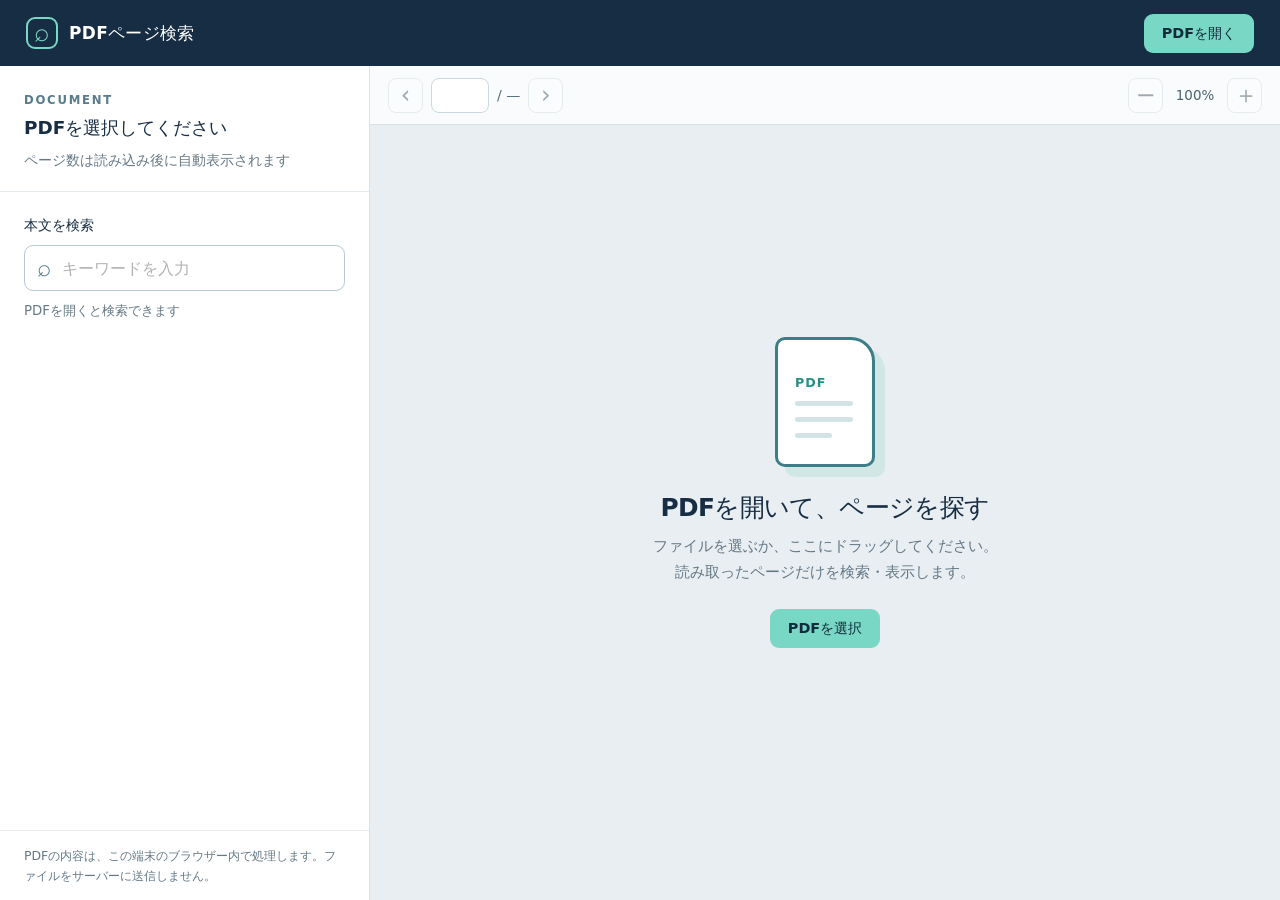
==== index.html @ a78e1f23 "Add PDF viewer entry page" ====
<!doctype html>
<html lang="ja">
  <head>
    <meta charset="UTF-8" />
    <meta name="viewport" content="width=device-width, initial-scale=1" />
    <meta name="theme-color" content="#172d43" />
    <meta name="description" content="手元のPDFを開き、本文を検索して該当ページへ移動できるPDFビューアー。" />
    <link rel="icon" type="image/svg+xml" href="data:image/svg+xml,%3Csvg xmlns='http://www.w3.org/2000/svg' viewBox='0 0 64 64'%3E%3Crect width='64' height='64' rx='14' fill='%23172d43'/%3E%3Cpath d='M19 11h18l9 9v33H19z' fill='none' stroke='%23fff' stroke-width='3' stroke-linejoin='round'/%3E%3Cpath d='M37 11v10h9M25 32h15M25 39h15M25 46h9' fill='none' stroke='%237bd9c7' stroke-width='3' stroke-linecap='round'/%3E%3C/svg%3E" />
    <title>PDFページ検索</title>
    <link rel="stylesheet" href="./styles.css" />
  </head>
  <body>
    <header class="topbar">
      <div class="brand"><span class="brand-icon" aria-hidden="true">⌕</span><span>PDFページ検索</span></div>
      <label class="open-button" for="file-input">PDFを開く</label>
      <input id="file-input" type="file" accept="application/pdf,.pdf" hidden />
    </header>

    <main class="workspace">
      <aside class="sidebar" aria-label="検索とページ移動">
        <div class="document-heading">
          <p class="eyebrow">DOCUMENT</p>
          <h1 id="document-name">PDFを選択してください</h1>
          <p id="page-count" class="muted">ページ数は読み込み後に自動表示されます</p>
        </div>

        <div class="search-block">
          <label for="search-input">本文を検索</label>
          <div class="search-field"><span aria-hidden="true">⌕</span><input id="search-input" type="search" placeholder="キーワードを入力" autocomplete="off" disabled /></div>
          <p id="search-status" class="supporting" role="status" aria-live="polite">PDFを開くと検索できます</p>
        </div>
        <div id="search-results" class="search-results" aria-label="検索結果"></div>

        <div class="privacy-note">PDFの内容は、この端末のブラウザー内で処理します。ファイルをサーバーに送信しません。</div>
      </aside>

      <section class="viewer" aria-label="PDFプレビュー">
        <div class="toolbar">
          <div class="page-controls" aria-label="ページ移動">
            <button id="prev-page" class="icon-button" aria-label="前のページ" title="前のページ" disabled>‹</button>
            <label class="page-input-label"><input id="page-input" type="number" min="1" inputmode="numeric" aria-label="ページ番号" disabled /><span id="total-pages">/ —</span></label>
            <button id="next-page" class="icon-button" aria-label="次のページ" title="次のページ" disabled>›</button>
          </div>
          <div class="zoom-controls" aria-label="表示倍率">
            <button id="zoom-out" class="icon-button" aria-label="縮小" title="縮小" disabled>−</button>
            <span id="zoom-label">100%</span>
            <button id="zoom-in" class="icon-button" aria-label="拡大" title="拡大" disabled>＋</button>
          </div>
        </div>
        <div id="canvas-stage" class="canvas-stage">
          <div id="empty-state" class="empty-state">
            <div class="empty-illustration" aria-hidden="true"><span>PDF</span><i></i><i></i><i></i></div>
            <h2>PDFを開いて、ページを探す</h2>
            <p>ファイルを選ぶか、ここにドラッグしてください。<br />読み取ったページだけを検索・表示します。</p>
            <label for="file-input" class="primary-button">PDFを選択</label>
          </div>
          <canvas id="pdf-canvas" hidden aria-label="PDFページ"></canvas>
          <div id="viewer-message" class="viewer-message" role="status" aria-live="polite" hidden></div>
        </div>
      </section>
    </main>
    <script type="module" src="./app.js"></script>
  </body>
</html>
---- styles.css ----
:root{font-family:system-ui,-apple-system,"Segoe UI",sans-serif;color:#172d43;background:#e9eef2;font-synthesis:none}*{box-sizing:border-box}body{margin:0}button,input{font:inherit}button{cursor:pointer}button:disabled{cursor:not-allowed;opacity:.42}.topbar{height:66px;background:#172d43;color:#fff;display:flex;align-items:center;justify-content:space-between;padding:0 26px;box-shadow:0 2px 10px #13283b22}.brand{display:flex;align-items:center;gap:11px;font-size:1.06rem;font-weight:750;letter-spacing:.02em}.brand-icon{width:32px;height:32px;display:grid;place-items:center;border:2px solid #79d8c5;border-radius:9px;color:#79d8c5;font-size:1.6rem;line-height:1}.open-button,.primary-button{display:inline-flex;align-items:center;justify-content:center;border-radius:9px;background:#79d8c5;color:#102b3a;padding:10px 18px;font-size:.9rem;font-weight:700;cursor:pointer}.open-button:hover,.primary-button:hover{background:#a0ebdd}.workspace{display:grid;grid-template-columns:minmax(310px,370px) minmax(0,1fr);height:calc(100dvh - 66px);min-height:550px}.sidebar{background:#fff;border-right:1px solid #dbe3e9;display:flex;flex-direction:column;min-height:0}.document-heading{padding:27px 24px 21px;border-bottom:1px solid #e5eaee}.eyebrow{margin:0 0 8px;color:#587c8c;font-size:.73rem;font-weight:800;letter-spacing:.15em}.document-heading h1{font-size:1.15rem;line-height:1.45;margin:0;overflow-wrap:anywhere}.muted{color:#677985;font-size:.85rem;line-height:1.5;margin:8px 0 0}.search-block{padding:24px 24px 10px}.search-block label{font-size:.9rem;font-weight:700;display:block;margin-bottom:10px}.search-field{height:46px;display:flex;align-items:center;gap:9px;border:1px solid #b8cbd3;border-radius:9px;padding:0 12px;background:#fff}.search-field:focus-within{outline:2px solid #3aa897;outline-offset:1px}.search-field>span{font-size:1.5rem;color:#587c8c}.search-field input{border:0;outline:0;width:100%;min-width:0;background:transparent;color:#172d43;font-size:1rem}.search-field input:disabled{opacity:.55}.supporting{min-height:1.5em;color:#667985;font-size:.83rem;line-height:1.5;margin:10px 0 0}.search-results{overflow:auto;padding:4px 14px 20px;flex:1;min-height:0}.result{display:block;width:100%;text-align:left;background:#fff;border:1px solid #e0e8ec;border-radius:10px;padding:13px 14px;margin:8px 0;color:#172d43}.result:hover,.result:focus-visible{border-color:#3aa897;background:#f2faf8}.result.active{background:#eaf8f5;border-color:#2c9c8c}.result-title{display:flex;justify-content:space-between;gap:10px;font-size:.9rem;font-weight:750}.result-count{font-size:.78rem;color:#55727d;font-weight:500}.result-snippet{display:block;margin-top:8px;color:#4e6571;font-size:.84rem;line-height:1.55;overflow-wrap:anywhere}.result-snippet mark{background:#ffe6a1;color:inherit;border-radius:2px}.privacy-note{border-top:1px solid #e5eaee;color:#647985;padding:15px 24px;font-size:.78rem;line-height:1.55}.viewer{min-width:0;display:flex;flex-direction:column}.toolbar{height:59px;flex:none;display:flex;align-items:center;justify-content:space-between;gap:12px;padding:0 18px;background:#f9fbfc;border-bottom:1px solid #d6e0e5}.page-controls,.zoom-controls{display:flex;align-items:center;gap:8px}.icon-button{border:1px solid #cad9df;background:#fff;color:#203b4d;width:35px;height:35px;border-radius:8px;display:grid;place-items:center;font-size:1.5rem;line-height:1}.icon-button:not(:disabled):hover{background:#e7f7f3;border-color:#55b4a5}.page-input-label{display:flex;align-items:center;gap:8px;color:#58717d;font-size:.88rem;white-space:nowrap}.page-input-label input{width:58px;height:35px;border:1px solid #cad9df;border-radius:8px;text-align:center;color:#172d43;background:#fff;appearance:textfield;-moz-appearance:textfield}.page-input-label input::-webkit-inner-spin-button,.page-input-label input::-webkit-outer-spin-button{-webkit-appearance:none;margin:0}#zoom-label{min-width:48px;text-align:center;color:#49636f;font-size:.84rem}.canvas-stage{position:relative;flex:1;min-height:0;overflow:auto;display:flex;align-items:flex-start;justify-content:flex-start;padding:30px;background:#e9eef2}.canvas-stage.dragging{outline:4px dashed #30a995;outline-offset:-12px;background:#d8f4ed}#pdf-canvas{display:block;flex:none;margin:0 auto;max-width:none;background:#fff;box-shadow:0 8px 30px #21384a25}#pdf-canvas[hidden],.viewer-message[hidden]{display:none}.empty-state{align-self:center;margin:auto;text-align:center;padding:30px 16px 70px;color:#172d43}.empty-state h2{font-size:1.55rem;letter-spacing:-.025em;margin:24px 0 10px}.empty-state p{color:#637885;line-height:1.7;font-size:.95rem;margin:0 0 24px}.empty-illustration{position:relative;width:100px;height:130px;margin:auto;border:3px solid #3c7d86;border-radius:10px 24px 10px 10px;background:#fff;box-shadow:10px 10px 0 #d1e7e6;display:flex;flex-direction:column;align-items:flex-start;gap:11px;padding:35px 17px 0}.empty-illustration span{font-size:.79rem;font-weight:900;color:#278f84;letter-spacing:.08em}.empty-illustration i{height:5px;width:58px;border-radius:4px;background:#d2e3e6}.empty-illustration i:last-child{width:37px}.viewer-message{position:absolute;top:48%;left:50%;transform:translate(-50%,-50%);background:#fff;border:1px solid #dce5e8;box-shadow:0 6px 20px #24394822;padding:18px 24px;border-radius:12px;text-align:center;max-width:min(350px,90%);line-height:1.5;color:#345363;z-index:2}@media(max-width:750px){.topbar{height:58px;padding:0 16px}.workspace{display:flex;flex-direction:column;height:calc(100dvh - 58px);min-height:0}.sidebar{height:43%;min-height:220px;border-right:0;border-bottom:1px solid #dbe3e9}.document-heading{padding:12px 16px}.document-heading h1{font-size:1rem}.eyebrow{display:none}.muted{margin-top:3px}.search-block{padding:12px 16px 4px}.search-block label{margin-bottom:6px}.search-results{padding:0 12px}.privacy-note{display:none}.viewer{height:57%}.toolbar{height:52px;padding:0 12px}.canvas-stage{padding:18px}.empty-state{padding:16px}.empty-state h2{font-size:1.22rem;margin-top:15px}.empty-illustration{transform:scale(.7);margin:-18px auto -12px}}@media(max-width:360px){.brand{font-size:.9rem}.open-button{padding:9px 11px}.zoom-controls{gap:3px}.page-controls{gap:3px}.icon-button{width:31px;height:31px}}:focus-visible{outline:2px solid #159c8a;outline-offset:2px}
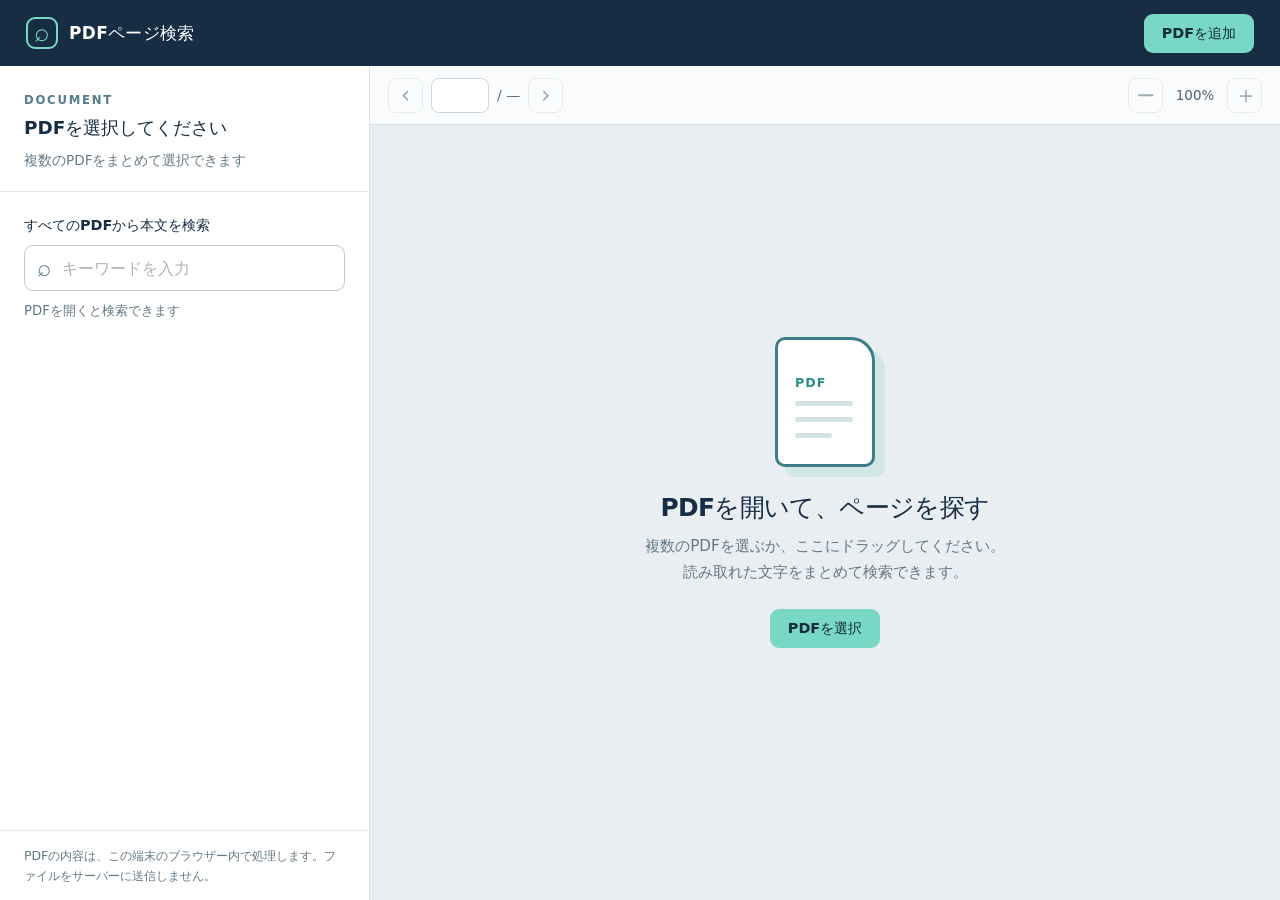
==== commit f3d5cdd3: "Support searching multiple PDFs: index.html" ====
--- a/index.html
+++ b/index.html
@@ -12,8 +12,8 @@
   <body>
     <header class="topbar">
       <div class="brand"><span class="brand-icon" aria-hidden="true">⌕</span><span>PDFページ検索</span></div>
-      <label class="open-button" for="file-input">PDFを開く</label>
-      <input id="file-input" type="file" accept="application/pdf,.pdf" hidden />
+      <label class="open-button" for="file-input">PDFを追加</label>
+      <input id="file-input" type="file" accept="application/pdf,.pdf" multiple hidden />
     </header>
 
     <main class="workspace">
@@ -21,11 +21,15 @@
         <div class="document-heading">
           <p class="eyebrow">DOCUMENT</p>
           <h1 id="document-name">PDFを選択してください</h1>
-          <p id="page-count" class="muted">ページ数は読み込み後に自動表示されます</p>
+          <p id="page-count" class="muted">複数のPDFをまとめて選択できます</p>
+        </div>
+        <div id="document-list-block" class="document-list-block" hidden>
+          <div class="document-list-heading"><span>読み込み済みPDF</span><button id="clear-documents" type="button">すべて削除</button></div>
+          <div id="document-list" class="document-list" aria-label="読み込み済みPDF"></div>
         </div>
 
         <div class="search-block">
-          <label for="search-input">本文を検索</label>
+          <label for="search-input">すべてのPDFから本文を検索</label>
           <div class="search-field"><span aria-hidden="true">⌕</span><input id="search-input" type="search" placeholder="キーワードを入力" autocomplete="off" disabled /></div>
           <p id="search-status" class="supporting" role="status" aria-live="polite">PDFを開くと検索できます</p>
         </div>
@@ -51,10 +55,13 @@
           <div id="empty-state" class="empty-state">
             <div class="empty-illustration" aria-hidden="true"><span>PDF</span><i></i><i></i><i></i></div>
             <h2>PDFを開いて、ページを探す</h2>
-            <p>ファイルを選ぶか、ここにドラッグしてください。<br />読み取ったページだけを検索・表示します。</p>
+            <p>複数のPDFを選ぶか、ここにドラッグしてください。<br />読み取れた文字をまとめて検索できます。</p>
             <label for="file-input" class="primary-button">PDFを選択</label>
           </div>
-          <canvas id="pdf-canvas" hidden aria-label="PDFページ"></canvas>
+          <div id="pdf-page" class="pdf-page" hidden>
+            <canvas id="pdf-canvas" aria-label="PDFページ"></canvas>
+            <div id="text-layer" class="text-layer" aria-label="選択してコピーできるPDF本文"></div>
+          </div>
           <div id="viewer-message" class="viewer-message" role="status" aria-live="polite" hidden></div>
         </div>
       </section>
--- a/styles.css
+++ b/styles.css
@@ -1 +1,2 @@
 :root{font-family:system-ui,-apple-system,"Segoe UI",sans-serif;color:#172d43;background:#e9eef2;font-synthesis:none}*{box-sizing:border-box}body{margin:0}button,input{font:inherit}button{cursor:pointer}button:disabled{cursor:not-allowed;opacity:.42}.topbar{height:66px;background:#172d43;color:#fff;display:flex;align-items:center;justify-content:space-between;padding:0 26px;box-shadow:0 2px 10px #13283b22}.brand{display:flex;align-items:center;gap:11px;font-size:1.06rem;font-weight:750;letter-spacing:.02em}.brand-icon{width:32px;height:32px;display:grid;place-items:center;border:2px solid #79d8c5;border-radius:9px;color:#79d8c5;font-size:1.6rem;line-height:1}.open-button,.primary-button{display:inline-flex;align-items:center;justify-content:center;border-radius:9px;background:#79d8c5;color:#102b3a;padding:10px 18px;font-size:.9rem;font-weight:700;cursor:pointer}.open-button:hover,.primary-button:hover{background:#a0ebdd}.workspace{display:grid;grid-template-columns:minmax(310px,370px) minmax(0,1fr);height:calc(100dvh - 66px);min-height:550px}.sidebar{background:#fff;border-right:1px solid #dbe3e9;display:flex;flex-direction:column;min-height:0}.document-heading{padding:27px 24px 21px;border-bottom:1px solid #e5eaee}.eyebrow{margin:0 0 8px;color:#587c8c;font-size:.73rem;font-weight:800;letter-spacing:.15em}.document-heading h1{font-size:1.15rem;line-height:1.45;margin:0;overflow-wrap:anywhere}.muted{color:#677985;font-size:.85rem;line-height:1.5;margin:8px 0 0}.search-block{padding:24px 24px 10px}.search-block label{font-size:.9rem;font-weight:700;display:block;margin-bottom:10px}.search-field{height:46px;display:flex;align-items:center;gap:9px;border:1px solid #b8cbd3;border-radius:9px;padding:0 12px;background:#fff}.search-field:focus-within{outline:2px solid #3aa897;outline-offset:1px}.search-field>span{font-size:1.5rem;color:#587c8c}.search-field input{border:0;outline:0;width:100%;min-width:0;background:transparent;color:#172d43;font-size:1rem}.search-field input:disabled{opacity:.55}.supporting{min-height:1.5em;color:#667985;font-size:.83rem;line-height:1.5;margin:10px 0 0}.search-results{overflow:auto;padding:4px 14px 20px;flex:1;min-height:0}.result{display:block;width:100%;text-align:left;background:#fff;border:1px solid #e0e8ec;border-radius:10px;padding:13px 14px;margin:8px 0;color:#172d43}.result:hover,.result:focus-visible{border-color:#3aa897;background:#f2faf8}.result.active{background:#eaf8f5;border-color:#2c9c8c}.result-title{display:flex;justify-content:space-between;gap:10px;font-size:.9rem;font-weight:750}.result-count{font-size:.78rem;color:#55727d;font-weight:500}.result-snippet{display:block;margin-top:8px;color:#4e6571;font-size:.84rem;line-height:1.55;overflow-wrap:anywhere}.result-snippet mark{background:#ffe6a1;color:inherit;border-radius:2px}.privacy-note{border-top:1px solid #e5eaee;color:#647985;padding:15px 24px;font-size:.78rem;line-height:1.55}.viewer{min-width:0;display:flex;flex-direction:column}.toolbar{height:59px;flex:none;display:flex;align-items:center;justify-content:space-between;gap:12px;padding:0 18px;background:#f9fbfc;border-bottom:1px solid #d6e0e5}.page-controls,.zoom-controls{display:flex;align-items:center;gap:8px}.icon-button{border:1px solid #cad9df;background:#fff;color:#203b4d;width:35px;height:35px;border-radius:8px;display:grid;place-items:center;font-size:1.5rem;line-height:1}.icon-button:not(:disabled):hover{background:#e7f7f3;border-color:#55b4a5}.page-input-label{display:flex;align-items:center;gap:8px;color:#58717d;font-size:.88rem;white-space:nowrap}.page-input-label input{width:58px;height:35px;border:1px solid #cad9df;border-radius:8px;text-align:center;color:#172d43;background:#fff;appearance:textfield;-moz-appearance:textfield}.page-input-label input::-webkit-inner-spin-button,.page-input-label input::-webkit-outer-spin-button{-webkit-appearance:none;margin:0}#zoom-label{min-width:48px;text-align:center;color:#49636f;font-size:.84rem}.canvas-stage{position:relative;flex:1;min-height:0;overflow:auto;display:flex;align-items:flex-start;justify-content:flex-start;padding:30px;background:#e9eef2}.canvas-stage.dragging{outline:4px dashed #30a995;outline-offset:-12px;background:#d8f4ed}#pdf-canvas{display:block;flex:none;margin:0 auto;max-width:none;background:#fff;box-shadow:0 8px 30px #21384a25}#pdf-canvas[hidden],.viewer-message[hidden]{display:none}.empty-state{align-self:center;margin:auto;text-align:center;padding:30px 16px 70px;color:#172d43}.empty-state h2{font-size:1.55rem;letter-spacing:-.025em;margin:24px 0 10px}.empty-state p{color:#637885;line-height:1.7;font-size:.95rem;margin:0 0 24px}.empty-illustration{position:relative;width:100px;height:130px;margin:auto;border:3px solid #3c7d86;border-radius:10px 24px 10px 10px;background:#fff;box-shadow:10px 10px 0 #d1e7e6;display:flex;flex-direction:column;align-items:flex-start;gap:11px;padding:35px 17px 0}.empty-illustration span{font-size:.79rem;font-weight:900;color:#278f84;letter-spacing:.08em}.empty-illustration i{height:5px;width:58px;border-radius:4px;background:#d2e3e6}.empty-illustration i:last-child{width:37px}.viewer-message{position:absolute;top:48%;left:50%;transform:translate(-50%,-50%);background:#fff;border:1px solid #dce5e8;box-shadow:0 6px 20px #24394822;padding:18px 24px;border-radius:12px;text-align:center;max-width:min(350px,90%);line-height:1.5;color:#345363;z-index:2}@media(max-width:750px){.topbar{height:58px;padding:0 16px}.workspace{display:flex;flex-direction:column;height:calc(100dvh - 58px);min-height:0}.sidebar{height:43%;min-height:220px;border-right:0;border-bottom:1px solid #dbe3e9}.document-heading{padding:12px 16px}.document-heading h1{font-size:1rem}.eyebrow{display:none}.muted{margin-top:3px}.search-block{padding:12px 16px 4px}.search-block label{margin-bottom:6px}.search-results{padding:0 12px}.privacy-note{display:none}.viewer{height:57%}.toolbar{height:52px;padding:0 12px}.canvas-stage{padding:18px}.empty-state{padding:16px}.empty-state h2{font-size:1.22rem;margin-top:15px}.empty-illustration{transform:scale(.7);margin:-18px auto -12px}}@media(max-width:360px){.brand{font-size:.9rem}.open-button{padding:9px 11px}.zoom-controls{gap:3px}.page-controls{gap:3px}.icon-button{width:31px;height:31px}}:focus-visible{outline:2px solid #159c8a;outline-offset:2px}
+.pdf-page{position:relative;flex:none;margin:0 auto;background:#fff;box-shadow:0 8px 30px #21384a25}.pdf-page[hidden]{display:none}#pdf-canvas{margin:0;box-shadow:none}.text-layer{position:absolute;inset:0;overflow:clip;line-height:1;text-align:initial;text-size-adjust:none;forced-color-adjust:none;z-index:1}.text-layer :is(span,br){color:transparent;position:absolute;white-space:pre;cursor:text;transform-origin:0 0}.text-layer span{font-size:calc(var(--font-height) * var(--total-scale-factor));transform:rotate(var(--rotate,0deg)) scaleX(var(--scale-x,1))}.text-layer span.markedContent{top:0;height:0}.text-layer ::selection{background:rgb(32 137 204 / .35)}
